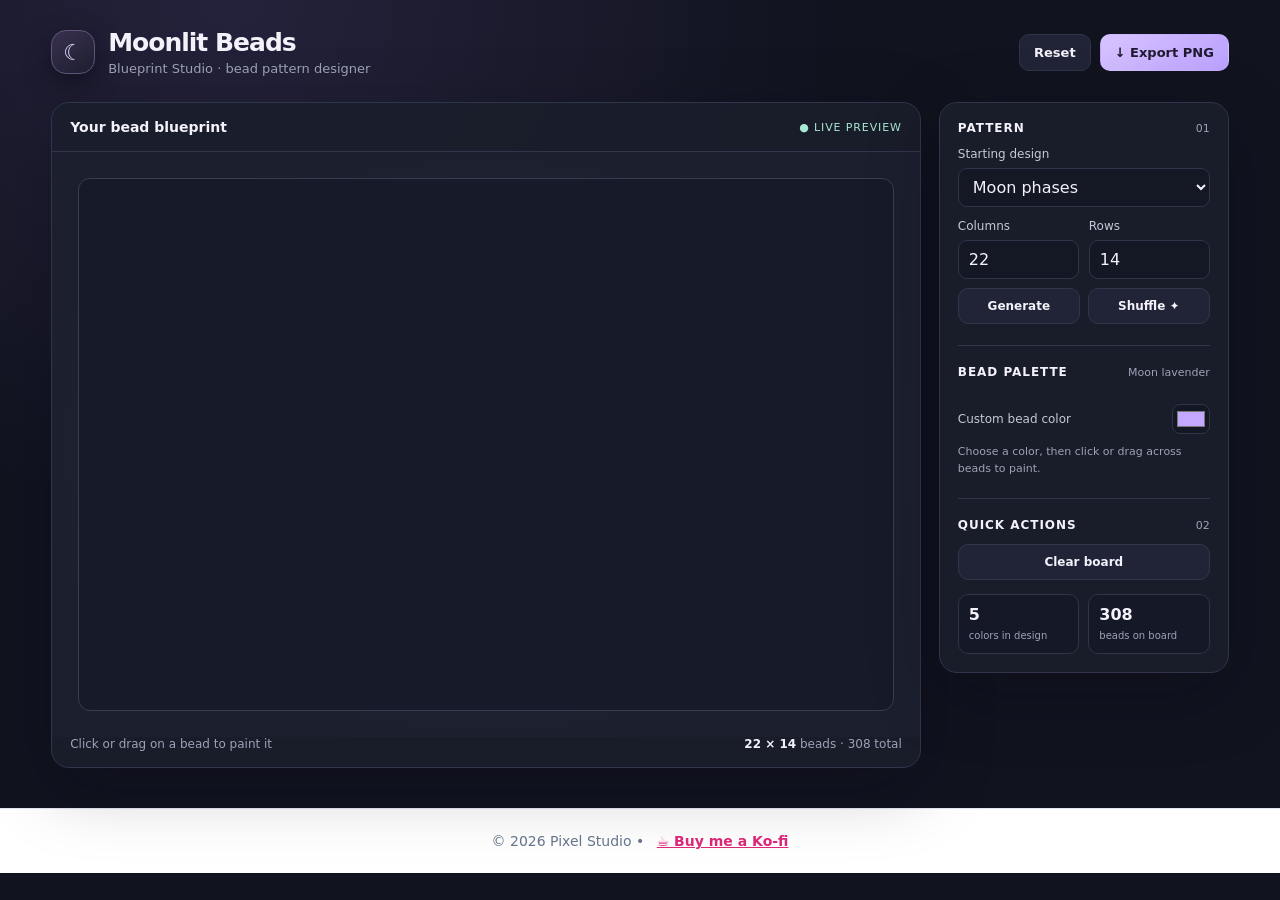
==== index.html @ af3448c0 "Fix duplicate closing tags in index.html Removed duplicate closing body and html tags." ====
<!DOCTYPE html>
<html lang="en">
<head>
  <meta charset="UTF-8" />
  <meta name="viewport" content="width=device-width, initial-scale=1.0" />
  <meta name="theme-color" content="#11131f" />
  <title>Moonlit Beads — Blueprint Studio</title>
  <style>
    :root {
      color-scheme: dark;
      --bg: #11131f;
      --panel: #1a1d2b;
      --panel-soft: #202436;
      --line: #30354a;
      --text: #f3f1fa;
      --muted: #9da2b8;
      --accent: #c4a7ff;
      --accent-strong: #a582f5;
      --mint: #a9e8d2;
      font-family: Inter, ui-sans-serif, system-ui, -apple-system, BlinkMacSystemFont, "Segoe UI", sans-serif;
    }

    * { box-sizing: border-box; }

    body {
      margin: 0;
      min-height: 100vh;
      color: var(--text);
      background:
        radial-gradient(ellipse at 18% 0%, rgba(114, 94, 172, .2), transparent 38rem),
        var(--bg);
    }

    button, select, input { font: inherit; }

    button {
      color: var(--text);
      border: 1px solid var(--line);
      background: var(--panel-soft);
      border-radius: 10px;
      cursor: pointer;
      transition: border-color .16s ease, background .16s ease, transform .16s ease;
    }

    button:hover { border-color: #777092; background: #292d42; }
    button:active { transform: translateY(1px); }
    button:focus-visible, select:focus-visible, input:focus-visible {
      outline: 2px solid var(--accent);
      outline-offset: 2px;
    }

    .app { max-width: 1440px; margin: auto; padding: 28px clamp(16px, 4vw, 52px) 40px; }

    header {
      display: flex;
      align-items: center;
      justify-content: space-between;
      gap: 20px;
      margin-bottom: 26px;
    }

    .brand { display: flex; align-items: center; gap: 13px; }
    .brand-mark {
      display: grid;
      place-items: center;
      width: 44px;
      height: 44px;
      border: 1px solid #62547e;
      border-radius: 15px;
      color: #e6d9ff;
      background: linear-gradient(145deg, #39304f, #1d2031);
      font-size: 22px;
      box-shadow: 0 8px 24px #090a1480;
    }

    h1 { margin: 0; font-size: clamp(20px, 3vw, 25px); letter-spacing: -.04em; }
    .subtitle { margin: 4px 0 0; color: var(--muted); font-size: 13px; }

    .header-actions { display: flex; gap: 9px; }
    .button { padding: 10px 14px; font-size: 13px; font-weight: 650; }
    .button.primary {
      color: #211a31;
      border-color: transparent;
      background: linear-gradient(135deg, #d7c3ff, #bba1ff);
    }
    .button.primary:hover { background: #e0d1ff; }

    .workspace {
      display: grid;
      grid-template-columns: minmax(0, 1fr) 290px;
      align-items: start;
      gap: 18px;
    }

    .studio, .sidebar {
      border: 1px solid var(--line);
      border-radius: 18px;
      background: rgba(26, 29, 43, .9);
      box-shadow: 0 20px 70px #08091340;
    }

    .studio { overflow: hidden; }
    .studio-top {
      display: flex;
      justify-content: space-between;
      align-items: center;
      gap: 14px;
      padding: 16px 18px;
      border-bottom: 1px solid var(--line);
    }

    .studio-title { font-size: 14px; font-weight: 700; }
    .live-label { color: var(--mint); font-size: 11px; letter-spacing: .08em; text-transform: uppercase; }
    .canvas-wrap {
      padding: clamp(12px, 2.2vw, 26px);
      background:
        radial-gradient(ellipse at center, #272a3b 0%, #1c1f2e 75%);
    }

    canvas {
      display: block;
      width: 100%;
      aspect-ratio: 1.53 / 1;
      border: 1px solid #393d51;
      border-radius: 12px;
      background: #171a28;
      touch-action: none;
      cursor: crosshair;
    }

    .canvas-footer {
      display: flex;
      justify-content: space-between;
      align-items: center;
      gap: 12px;
      padding: 0 18px 16px;
      color: var(--muted);
      font-size: 12px;
    }

    .canvas-footer strong { color: var(--text); font-weight: 600; }

    .sidebar { padding: 18px; }
    .section + .section { margin-top: 21px; padding-top: 19px; border-top: 1px solid var(--line); }
    .section-heading {
      display: flex;
      justify-content: space-between;
      align-items: center;
      margin: 0 0 12px;
      font-size: 12px;
      font-weight: 750;
      letter-spacing: .08em;
      text-transform: uppercase;
    }

    .section-heading span { color: var(--muted); font-size: 11px; font-weight: 500; letter-spacing: 0; text-transform: none; }
    .field { margin-top: 12px; }
    label { display: block; margin-bottom: 7px; color: #c5c8d6; font-size: 12px; }

    select, input[type="number"] {
      width: 100%;
      min-height: 39px;
      padding: 8px 10px;
      color: var(--text);
      border: 1px solid var(--line);
      border-radius: 9px;
      background: #141724;
    }

    .dimensions { display: grid; grid-template-columns: 1fr 1fr; gap: 10px; }
    .palette { display: flex; flex-wrap: wrap; gap: 9px; }

    .swatch {
      position: relative;
      width: 30px;
      height: 30px;
      padding: 0;
      border: 2px solid transparent;
      border-radius: 50%;
      box-shadow: inset 0 0 0 1px #ffffff30;
    }

    .swatch[aria-pressed="true"] { border-color: white; box-shadow: 0 0 0 2px #a582f5; }
    .custom-color {
      display: flex;
      justify-content: space-between;
      align-items: center;
      gap: 10px;
      margin-top: 13px;
      color: var(--muted);
      font-size: 12px;
    }

    input[type="color"] {
      width: 38px;
      height: 30px;
      padding: 2px;
      border: 1px solid var(--line);
      border-radius: 8px;
      background: #141724;
      cursor: pointer;
    }

    .hint { margin: 10px 0 0; color: var(--muted); font-size: 11px; line-height: 1.5; }
    .full-button { width: 100%; padding: 10px; font-size: 12px; font-weight: 650; }
    .button-row { display: grid; grid-template-columns: 1fr 1fr; gap: 8px; margin-top: 9px; }

    .stats {
      display: grid;
      grid-template-columns: 1fr 1fr;
      gap: 9px;
      margin-top: 14px;
    }

    .stat {
      padding: 10px;
      border: 1px solid var(--line);
      border-radius: 10px;
      background: #151826;
    }

    .stat strong { display: block; font-size: 16px; }
    .stat span { color: var(--muted); font-size: 10px; }

    .toast {
      position: fixed;
      right: 20px;
      bottom: 20px;
      padding: 11px 15px;
      border: 1px solid #51466a;
      border-radius: 10px;
      color: var(--text);
      background: #242136;
      box-shadow: 0 10px 35px #0006;
      opacity: 0;
      transform: translateY(8px);
      pointer-events: none;
      transition: .2s ease;
    }

    .toast.show { opacity: 1; transform: translateY(0); }

    @media (max-width: 900px) {
      .workspace { grid-template-columns: 1fr; }
      .sidebar { display: grid; grid-template-columns: 1fr 1fr; gap: 0 22px; }
      .section + .section { margin-top: 0; padding-top: 0; border-top: 0; }
      .section:nth-child(n + 3) { margin-top: 20px; padding-top: 18px; border-top: 1px solid var(--line); }
    }

    @media (max-width: 560px) {
      .app { padding-top: 18px; }
      header { align-items: flex-start; }
      .header-actions { flex-direction: column; }
      .header-actions .button { padding: 9px 10px; }
      .sidebar { display: block; }
      .section + .section { margin-top: 20px; padding-top: 18px; border-top: 1px solid var(--line); }
      .canvas-footer { align-items: flex-start; flex-direction: column; }
    }
  </style>
</head>
<body>
  <main class="app">
    <header>
      <div class="brand">
        <div class="brand-mark" aria-hidden="true">☾</div>
        <div>
          <h1>Moonlit Beads</h1>
          <p class="subtitle">Blueprint Studio · bead pattern designer</p>
        </div>
      </div>
      <div class="header-actions">
        <button class="button" id="resetButton" type="button">Reset</button>
        <button class="button primary" id="exportButton" type="button">↓ Export PNG</button>
      </div>
    </header>

    <div class="workspace">
      <section class="studio" aria-label="Bead pattern preview">
        <div class="studio-top">
          <div class="studio-title">Your bead blueprint</div>
          <div class="live-label">● Live preview</div>
        </div>
        <div class="canvas-wrap">
          <canvas id="beadCanvas" aria-label="Interactive bead pattern. Click or drag to paint beads."></canvas>
        </div>
        <div class="canvas-footer">
          <span>Click or drag on a bead to paint it</span>
          <span><strong id="boardSize">22 × 14</strong> beads · <span id="beadCount">308</span> total</span>
        </div>
      </section>

      <aside class="sidebar" aria-label="Pattern controls">
        <section class="section">
          <h2 class="section-heading">Pattern <span>01</span></h2>
          <div class="field">
            <label for="patternSelect">Starting design</label>
            <select id="patternSelect">
              <option value="moon">Moon phases</option>
              <option value="aurora">Aurora waves</option>
              <option value="checker">Night checker</option>
              <option value="gradient">Color gradient</option>
              <option value="random">Stardust random</option>
            </select>
          </div>
          <div class="field dimensions">
            <div>
              <label for="columnsInput">Columns</label>
              <input id="columnsInput" type="number" min="6" max="40" value="22" />
            </div>
            <div>
              <label for="rowsInput">Rows</label>
              <input id="rowsInput" type="number" min="6" max="28" value="14" />
            </div>
          </div>
          <div class="button-row">
            <button class="full-button" id="generateButton" type="button">Generate</button>
            <button class="full-button" id="shuffleButton" type="button">Shuffle ✦</button>
          </div>
        </section>

        <section class="section">
          <h2 class="section-heading">Bead palette <span id="colorName">Moon lavender</span></h2>
          <div class="palette" id="palette" role="group" aria-label="Choose a bead color"></div>
          <div class="custom-color">
            <label for="customColor" style="margin:0">Custom bead color</label>
            <input id="customColor" type="color" value="#c4a7ff" aria-label="Choose custom bead color" />
          </div>
          <p class="hint">Choose a color, then click or drag across beads to paint.</p>
        </section>

        <section class="section">
          <h2 class="section-heading">Quick actions <span>02</span></h2>
          <button class="full-button" id="clearButton" type="button">Clear board</button>
          <div class="stats">
            <div class="stat"><strong id="uniqueColors">5</strong><span>colors in design</span></div>
            <div class="stat"><strong id="boardCount">308</strong><span>beads on board</span></div>
          </div>
        </section>
      </aside>
    </div>
  </main>

  <div class="toast" id="toast" role="status" aria-live="polite"></div>

  <script>
    (() => {
      const canvas = document.getElementById("beadCanvas");
      const ctx = canvas.getContext("2d");
      const paletteEl = document.getElementById("palette");
      const patternSelect = document.getElementById("patternSelect");
      const columnsInput = document.getElementById("columnsInput");
      const rowsInput = document.getElementById("rowsInput");

      const palette = [
        { name: "Moon lavender", hex: "#c4a7ff" },
        { name: "Deep plum", hex: "#7459a8" },
        { name: "Midnight blue", hex: "#536eaa" },
        { name: "Starlight", hex: "#f1dfaa" },
        { name: "Sea glass", hex: "#8ed9c5" },
        { name: "Rose nebula", hex: "#e99bb9" },
        { name: "Cloud", hex: "#e8e7f2" },
        { name: "Night ink", hex: "#30354b" }
      ];

      let columns = 22;
      let rows = 14;
      let cells = [];
      let activeColor = palette[0].hex;
      let isPainting = false;
      let lastPainted = "";
      let toastTimer;

      const clamp = (value, min, max) => Math.max(min, Math.min(max, value));
      const hexToRgb = (hex) => {
        const value = hex.replace("#", "");
        return {
          r: parseInt(value.slice(0, 2), 16),
          g: parseInt(value.slice(2, 4), 16),
          b: parseInt(value.slice(4, 6), 16)
        };
      };

      function showToast(message) {
        const toast = document.getElementById("toast");
        toast.textContent = message;
        toast.classList.add("show");
        clearTimeout(toastTimer);
        toastTimer = setTimeout(() => toast.classList.remove("show"), 2200);
      }

      function renderPalette() {
        paletteEl.innerHTML = "";
        palette.forEach((color) => {
          const button = document.createElement("button");
          button.type = "button";
          button.className = "swatch";
          button.style.background = color.hex;
          button.title = color.name;
          button.setAttribute("aria-label", color.name);
          button.setAttribute("aria-pressed", String(activeColor.toLowerCase() === color.hex.toLowerCase()));
          button.addEventListener("click", () => {
            activeColor = color.hex;
            document.getElementById("colorName").textContent = color.name;
            document.getElementById("customColor").value = color.hex;
            renderPalette();
          });
          paletteEl.appendChild(button);
        });
      }

      function createPattern(type) {
        const result = Array.from({ length: rows }, () => Array(columns).fill(palette[7].hex));
        const centerX = (columns - 1) / 2;
        const centerY = (rows - 1) / 2;
        const moonColors = [palette[7].hex, palette[2].hex, palette[1].hex, palette[0].hex, palette[3].hex];

        for (let y = 0; y < rows; y++) {
          for (let x = 0; x < columns; x++) {
            if (type === "moon") {
              const distance = Math.hypot((x - centerX) * 0.82, y - centerY);
              const band = Math.floor(distance / Math.max(1.3, rows / 7));
              result[y][x] = moonColors[band % moonColors.length];
              const crescent = Math.hypot(x - centerX + columns * 0.11, y - centerY) < rows * 0.37 &&
                Math.hypot(x - centerX - columns * 0.08, y - centerY) > rows * 0.31;
              if (crescent) result[y][x] = palette[3].hex;
              if ((x * 7 + y * 11) % 37 === 0) result[y][x] = palette[6].hex;
            } else if (type === "aurora") {
              const wave = Math.sin(x * 0.47 + y * 0.23) + Math.cos(x * 0.18 - y * 0.4);
              const band = Math.floor((wave + 2.2) * 1.35);
              result[y][x] = [palette[7].hex, palette[2].hex, palette[1].hex, palette[4].hex, palette[0].hex][clamp(band, 0, 4)];
              if ((x * 3 + y * 13) % 29 === 0) result[y][x] = palette[6].hex;
            } else if (type === "checker") {
              result[y][x] = ((x + y) % 2 === 0) ? palette[2].hex : palette[7].hex;
              if (x % 6 === 0 && y % 4 === 0) result[y][x] = palette[3].hex;
            } else if (type === "gradient") {
              const t = x / Math.max(columns - 1, 1);
              result[y][x] = t < 0.33 ? palette[2].hex : t < 0.66 ? palette[0].hex : palette[5].hex;
              if ((x + y) % 9 === 0) result[y][x] = palette[6].hex;
            } else {
              result[y][x] = palette[Math.floor(Math.random() * palette.length)].hex;
            }
          }
        }
        return result;
      }

      function resizeCanvas() {
        const rect = canvas.getBoundingClientRect();
        const dpr = Math.min(window.devicePixelRatio || 1, 2);
        canvas.width = Math.round(rect.width * dpr);
        canvas.height = Math.round(rect.height * dpr);
        ctx.setTransform(dpr, 0, 0, dpr, 0, 0);
        draw();
      }

      function draw() {
        const width = canvas.clientWidth;
        const height = canvas.clientHeight;
        if (!width || !height) return;

        ctx.clearRect(0, 0, width, height);
        ctx.fillStyle = "#171a28";
        ctx.fillRect(0, 0, width, height);

        const padding = Math.max(18, Math.min(width, height) * 0.055);
        const gap = Math.max(2, Math.min(7, 170 / Math.max(columns, rows)));
        const availableW = width - padding * 2;
        const availableH = height - padding * 2;
        const diameter = Math.min(
          (availableW - gap * (columns - 1)) / columns,
          (availableH - gap * (rows - 1)) / rows
        );
        const totalW = diameter * columns + gap * (columns - 1);
        const totalH = diameter * rows + gap * (rows - 1);
        const startX = (width - totalW) / 2;
        const startY = (height - totalH) / 2;
        const radius = diameter * 0.48;

        // A faint blueprint grid behind the beads.
        ctx.save();
        ctx.strokeStyle = "#ffffff08";
        ctx.lineWidth = 1;
        for (let x = startX - gap / 2; x <= startX + totalW; x += diameter + gap) {
          ctx.beginPath(); ctx.moveTo(x, startY - gap); ctx.lineTo(x, startY + totalH); ctx.stroke();
        }
        ctx.restore();

        for (let y = 0; y < rows; y++) {
          for (let x = 0; x < columns; x++) {
            const cx = startX + x * (diameter + gap) + diameter / 2;
            const cy = startY + y * (diameter + gap) + diameter / 2;
            const color = cells[y]?.[x] || palette[7].hex;

            ctx.save();
            ctx.shadowColor = "#050610aa";
            ctx.shadowBlur = diameter * 0.24;
            ctx.shadowOffsetY = diameter * 0.12;
            ctx.beginPath();
            ctx.arc(cx, cy, radius, 0, Math.PI * 2);
            ctx.fillStyle = color;
            ctx.fill();
            ctx.restore();

            const rgb = hexToRgb(color);
            const highlight = ctx.createRadialGradient(
              cx - radius * 0.35, cy - radius * 0.42, radius * 0.04,
              cx, cy, radius * 1.1
            );
            highlight.addColorStop(0, "rgba(255,255,255,.72)");
            highlight.addColorStop(0.24, `rgba(255,255,255,${rgb.r > 210 ? ".20" : ".14"})`);
            highlight.addColorStop(1, "rgba(0,0,0,.32)");

            ctx.beginPath();
            ctx.arc(cx, cy, radius, 0, Math.PI * 2);
            ctx.fillStyle = highlight;
            ctx.fill();
            ctx.strokeStyle = "rgba(255,255,255,.22)";
            ctx.lineWidth = Math.max(0.7, diameter * 0.025);
            ctx.stroke();

            ctx.beginPath();
            ctx.ellipse(cx - radius * 0.28, cy - radius * 0.34, radius * 0.22, radius * 0.12, -0.5, 0, Math.PI * 2);
            ctx.fillStyle = "rgba(255,255,255,.38)";
            ctx.fill();
          }
        }
        updateStats();
      }

      function updateStats() {
        const allColors = new Set(cells.flat().map(color => color.toLowerCase()));
        document.getElementById("boardSize").textContent = `${columns} × ${rows}`;
        document.getElementById("beadCount").textContent = columns * rows;
        document.getElementById("boardCount").textContent = columns * rows;
        document.getElementById("uniqueColors").textContent = allColors.size;
      }

      function generate() {
        columns = clamp(parseInt(columnsInput.value, 10) || 22, 6, 40);
        rows = clamp(parseInt(rowsInput.value, 10) || 14, 6, 28);
        columnsInput.value = columns;
        rowsInput.value = rows;
        cells = createPattern(patternSelect.value);
        resizeCanvas();
      }

      function paintAtPointer(event) {
        const rect = canvas.getBoundingClientRect();
        const width = rect.width;
        const height = rect.height;
        const padding = Math.max(18, Math.min(width, height) * 0.055);
        const gap = Math.max(2, Math.min(7, 170 / Math.max(columns, rows)));
        const diameter = Math.min(
          (width - padding * 2 - gap * (columns - 1)) / columns,
          (height - padding * 2 - gap * (rows - 1)) / rows
        );
        const totalW = diameter * columns + gap * (columns - 1);
        const totalH = diameter * rows + gap * (rows - 1);
        const startX = (width - totalW) / 2;
        const startY = (height - totalH) / 2;
        const px = event.clientX - rect.left - startX;
        const py = event.clientY - rect.top - startY;
        const cellX = Math.floor(px / (diameter + gap));
        const cellY = Math.floor(py / (diameter + gap));
        if (cellX < 0 || cellX >= columns || cellY < 0 || cellY >= rows) return;

        const key = `${cellX},${cellY}`;
        if (lastPainted === key) return;
        lastPainted = key;
        cells[cellY][cellX] = activeColor;
        draw();
      }

      canvas.addEventListener("pointerdown", (event) => {
        isPainting = true;
        lastPainted = "";
        canvas.setPointerCapture(event.pointerId);
        paintAtPointer(event);
      });
      canvas.addEventListener("pointermove", (event) => {
        if (isPainting) paintAtPointer(event);
      });
      canvas.addEventListener("pointerup", () => { isPainting = false; lastPainted = ""; });
      canvas.addEventListener("pointercancel", () => { isPainting = false; lastPainted = ""; });

      document.getElementById("generateButton").addEventListener("click", generate);
      document.getElementById("shuffleButton").addEventListener("click", () => {
        patternSelect.value = "random";
        generate();
      });
      patternSelect.addEventListener("change", generate);

      document.getElementById("clearButton").addEventListener("click", () => {
        cells = Array.from({ length: rows }, () => Array(columns).fill("#202436"));
        draw();
        showToast("Board cleared");
      });

      document.getElementById("resetButton").addEventListener("click", () => {
        columnsInput.value = 22;
        rowsInput.value = 14;
        patternSelect.value = "moon";
        activeColor = palette[0].hex;
        document.getElementById("colorName").textContent = palette[0].name;
        document.getElementById("customColor").value = activeColor;
        renderPalette();
        generate();
        showToast("Studio reset to Moon phases");
      });

      document.getElementById("customColor").addEventListener("input", (event) => {
        activeColor = event.target.value;
        document.getElementById("colorName").textContent = "Custom color";
        renderPalette();
      });

      document.getElementById("exportButton").addEventListener("click", () => {
        const link = document.createElement("a");
        link.download = `moonlit-beads-${columns}x${rows}.png`;
        link.href = canvas.toDataURL("image/png");
        link.click();
        showToast("PNG blueprint exported");
      });

      window.addEventListener("resize", resizeCanvas);
      renderPalette();
      generate();
      });

<        // Dito natin isara nang tama ang script block sa itaas kung meron man
        window.addEventListener("resize", resizeCanvas);
        renderPalette();
        generate();
      });
    </script> <!-- ⭐ Siguraduhing may ganitong closing tag bago ang footer -->

    <!-- Footer na may kasamang simpleng inline style para siguradong litaw -->
    <footer class="site-footer" style="text-align: center; padding: 1.5rem 1rem; font-size: 0.875rem; color: #64748b; background-color: #ffffff; border-top: 1px solid #e2e8f0; margin-top: auto;">
      <span>© <span id="year"></span> Pixel Studio</span> • 
      <a
        href="https://ko-fi.com/Handlevaultofficial"
        target="_blank"
        rel="noopener noreferrer"
        style="color: #db2777; font-weight: 600; text-decoration: underline; margin-left: 0.5rem;"
      >☕ Buy me a Ko-fi</a>
    </footer>
          
    <script>
      document.getElementById("year").textContent = new Date().getFullYear();
    </script>

</body>
</html>
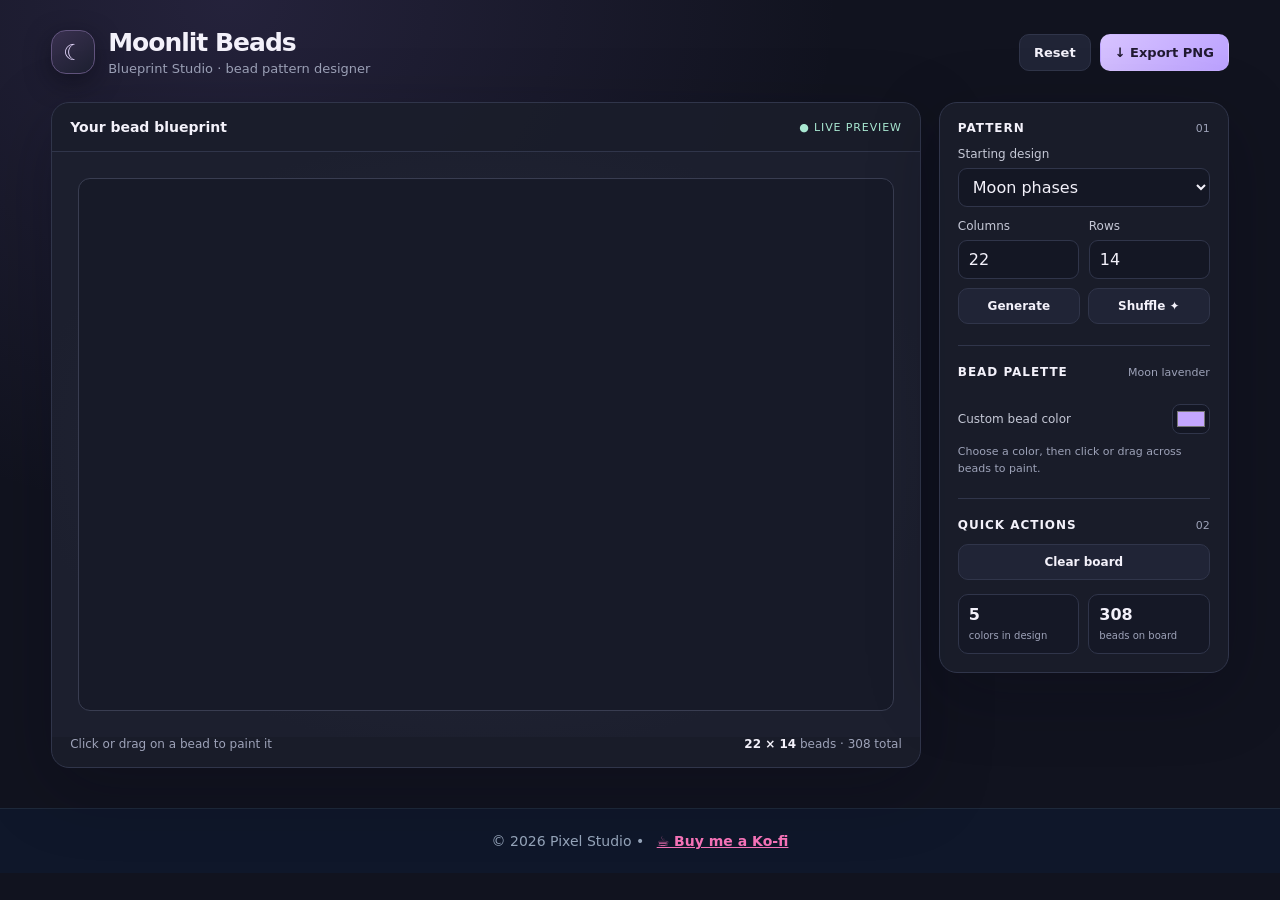
==== commit d368f412: "Revise footer styles and color scheme Updated footer styles and colors for improved visibility." ====
--- a/index.html
+++ b/index.html
@@ -635,15 +635,16 @@
     </script> <!-- ⭐ Siguraduhing may ganitong closing tag bago ang footer -->
 
     <!-- Footer na may kasamang simpleng inline style para siguradong litaw -->
-    <footer class="site-footer" style="text-align: center; padding: 1.5rem 1rem; font-size: 0.875rem; color: #64748b; background-color: #ffffff; border-top: 1px solid #e2e8f0; margin-top: auto;">
-      <span>© <span id="year"></span> Pixel Studio</span> • 
-      <a
-        href="https://ko-fi.com/Handlevaultofficial"
-        target="_blank"
-        rel="noopener noreferrer"
-        style="color: #db2777; font-weight: 600; text-decoration: underline; margin-left: 0.5rem;"
-      >☕ Buy me a Ko-fi</a>
-    </footer>
+    <footer class="site-footer" style="text-align: center; padding: 1.5rem 1rem; font-size: 0.875rem; color: #94a3b8; background-color: #0f172a; border-top: 1px solid #1e293b; margin-top: auto;">
+    <span>© <span id="year"></span> Pixel Studio</span> • 
+    <a
+      href="https://ko-fi.com/Handlevaultofficial"
+      target="_blank"
+      rel="noopener noreferrer"
+      style="color: #f472b6; font-weight: 600; text-decoration: underline; margin-left: 0.5rem;"
+    >☕ Buy me a Ko-fi</a>
+  </footer>
+
           
     <script>
       document.getElementById("year").textContent = new Date().getFullYear();
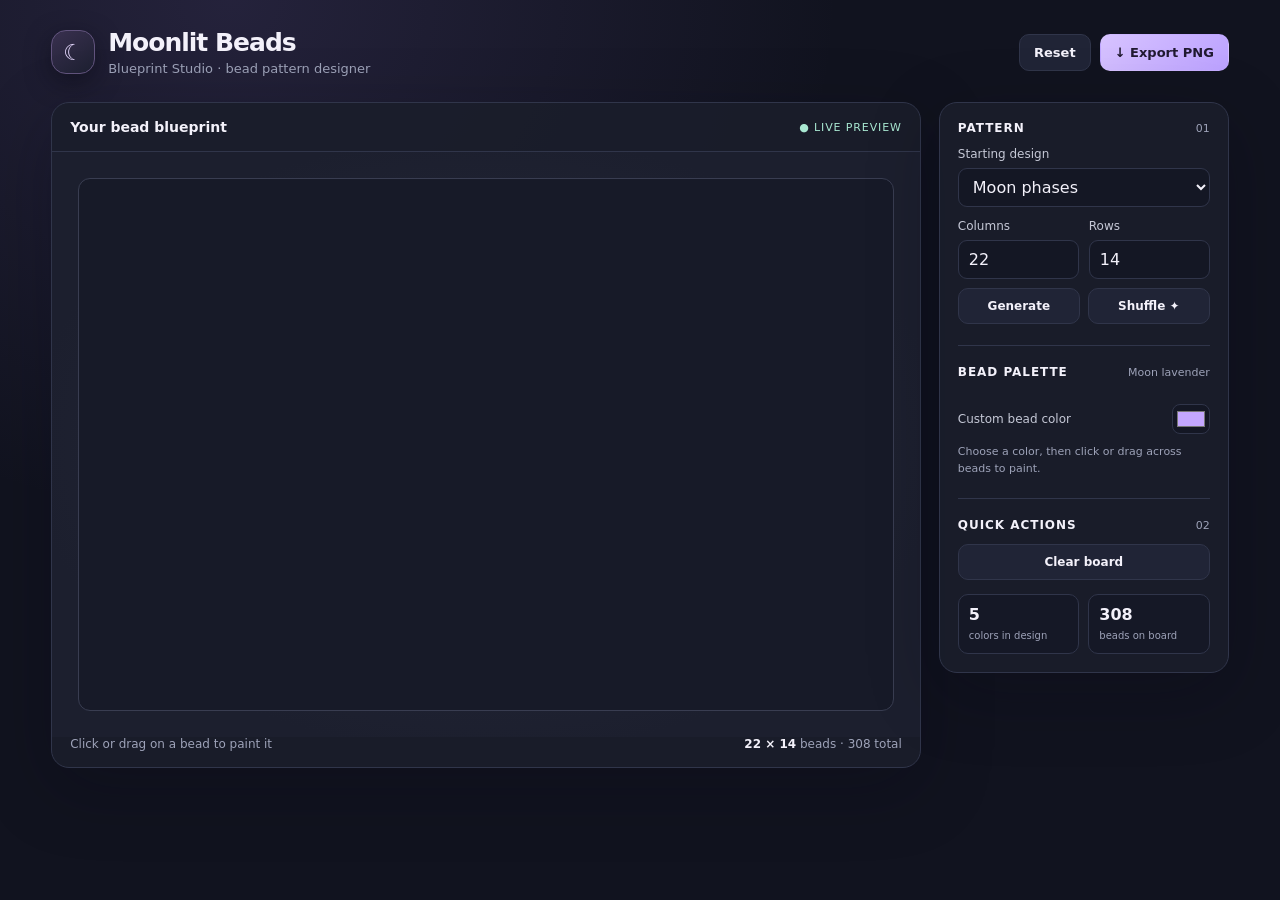
==== commit 85c4adfb: "Clean up comments in index.html Removed unnecessary comments before the footer." ====
--- a/index.html
+++ b/index.html
@@ -632,9 +632,7 @@
         renderPalette();
         generate();
       });
-    </script> <!-- ⭐ Siguraduhing may ganitong closing tag bago ang footer -->
-
-    <!-- Footer na may kasamang simpleng inline style para siguradong litaw -->
+    
     <footer class="site-footer" style="text-align: center; padding: 1.5rem 1rem; font-size: 0.875rem; color: #94a3b8; background-color: #0f172a; border-top: 1px solid #1e293b; margin-top: auto;">
     <span>© <span id="year"></span> Pixel Studio</span> • 
     <a
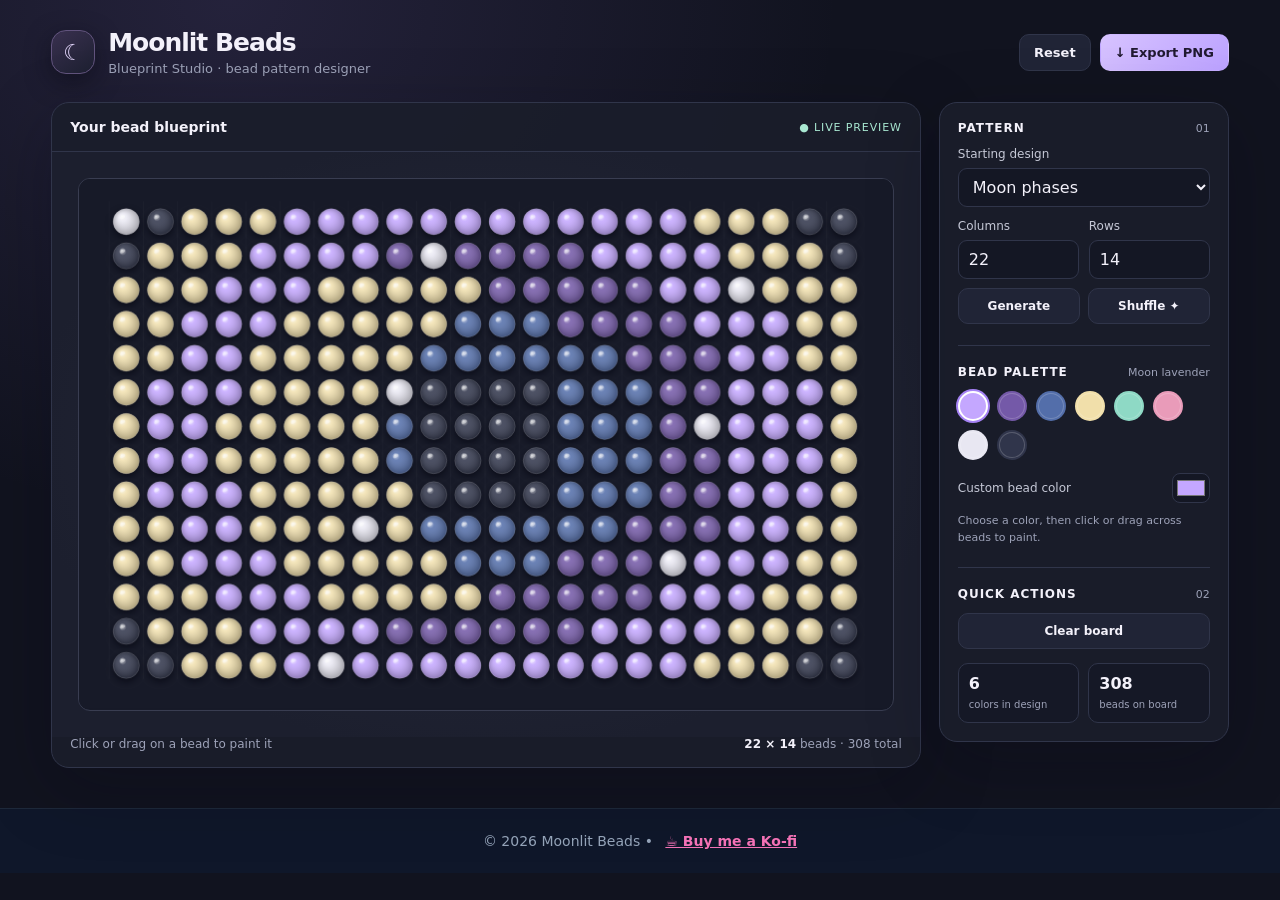
==== commit e1b91642: "Fix export button listener and update footer text Refactor export button event listener and update f" ====
--- a/index.html
+++ b/index.html
@@ -614,7 +614,7 @@
         renderPalette();
       });
 
-      document.getElementById("exportButton").addEventListener("click", () => {
+     document.getElementById("exportButton").addEventListener("click", () => {
         const link = document.createElement("a");
         link.download = `moonlit-beads-${columns}x${rows}.png`;
         link.href = canvas.toDataURL("image/png");
@@ -625,16 +625,12 @@
       window.addEventListener("resize", resizeCanvas);
       renderPalette();
       generate();
-      });
-
-<        // Dito natin isara nang tama ang script block sa itaas kung meron man
-        window.addEventListener("resize", resizeCanvas);
-        renderPalette();
-        generate();
-      });
-    
-    <footer class="site-footer" style="text-align: center; padding: 1.5rem 1rem; font-size: 0.875rem; color: #94a3b8; background-color: #0f172a; border-top: 1px solid #1e293b; margin-top: auto;">
-    <span>© <span id="year"></span> Pixel Studio</span> • 
+    })(); // ⭐ Siguraduhing buo at nandito ito para gumana ang mga buttons sa taas!
+  </script>
+
+  <!-- Tamang Dark Theme Footer para sakto sa kulay at hindi masira ang aesthetic -->
+  <footer class="site-footer" style="text-align: center; padding: 1.5rem 1rem; font-size: 0.875rem; color: #94a3b8; background-color: #0f172a; border-top: 1px solid #1e293b; margin-top: auto;">
+    <span>© <span id="year"></span> Moonlit Beads</span> • 
     <a
       href="https://ko-fi.com/Handlevaultofficial"
       target="_blank"
@@ -642,11 +638,10 @@
       style="color: #f472b6; font-weight: 600; text-decoration: underline; margin-left: 0.5rem;"
     >☕ Buy me a Ko-fi</a>
   </footer>
-
-          
-    <script>
-      document.getElementById("year").textContent = new Date().getFullYear();
-    </script>
+        
+  <script>
+    document.getElementById("year").textContent = new Date().getFullYear();
+  </script>
 
 </body>
 </html>
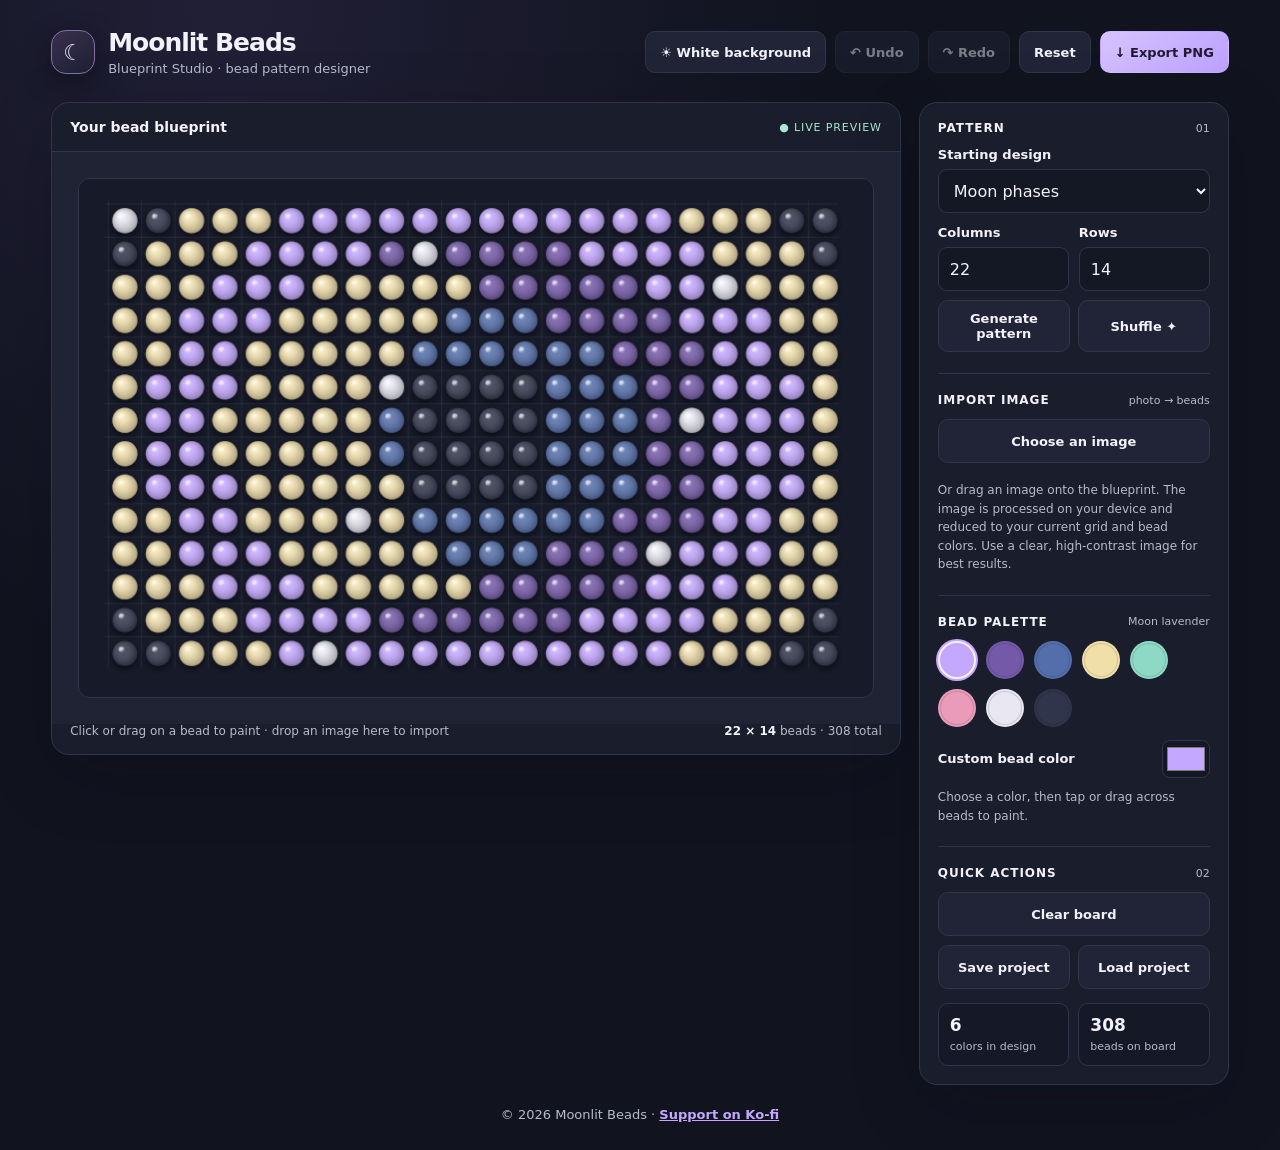
==== commit 8bf78de4: "Add image import, accessible themes, and pattern editing tools" ====
--- a/index.html
+++ b/index.html
@@ -4,271 +4,92 @@
   <meta charset="UTF-8" />
   <meta name="viewport" content="width=device-width, initial-scale=1.0" />
   <meta name="theme-color" content="#11131f" />
+  <meta name="description" content="Design, edit, and export bead patterns with Moonlit Beads Blueprint Studio." />
   <title>Moonlit Beads — Blueprint Studio</title>
   <style>
     :root {
       color-scheme: dark;
-      --bg: #11131f;
-      --panel: #1a1d2b;
-      --panel-soft: #202436;
-      --line: #30354a;
-      --text: #f3f1fa;
-      --muted: #9da2b8;
-      --accent: #c4a7ff;
-      --accent-strong: #a582f5;
-      --mint: #a9e8d2;
+      --bg: #11131f; --panel: #1a1d2b; --panel-soft: #202436; --line: #30354a;
+      --text: #f3f1fa; --muted: #b7bbca; --accent: #c4a7ff; --accent-strong: #a582f5;
+      --mint: #a9e8d2; --canvas: #171a28; --canvas-wrap: #202334; --grid: #ffffff12;
+      --field: #141724; --stat: #151826; --toast: #242136;
       font-family: Inter, ui-sans-serif, system-ui, -apple-system, BlinkMacSystemFont, "Segoe UI", sans-serif;
     }
-
+    body.light-theme {
+      color-scheme: light;
+      --bg: #f5f7fb; --panel: #fff; --panel-soft: #f0f2f7; --line: #c8cedb;
+      --text: #182033; --muted: #4b5568; --accent: #5b3ca6; --accent-strong: #49308b;
+      --mint: #17684f; --canvas: #fff; --canvas-wrap: #e9edf5; --grid: #18203318;
+      --field: #fff; --stat: #f7f8fb; --toast: #fff;
+    }
     * { box-sizing: border-box; }
-
-    body {
-      margin: 0;
-      min-height: 100vh;
-      color: var(--text);
-      background:
-        radial-gradient(ellipse at 18% 0%, rgba(114, 94, 172, .2), transparent 38rem),
-        var(--bg);
-    }
-
+    body { margin: 0; min-height: 100vh; color: var(--text); background: radial-gradient(ellipse at 18% 0%, rgba(114,94,172,.16), transparent 38rem), var(--bg); transition: background .2s, color .2s; }
     button, select, input { font: inherit; }
-
-    button {
-      color: var(--text);
-      border: 1px solid var(--line);
-      background: var(--panel-soft);
-      border-radius: 10px;
-      cursor: pointer;
-      transition: border-color .16s ease, background .16s ease, transform .16s ease;
-    }
-
-    button:hover { border-color: #777092; background: #292d42; }
+    button { color: var(--text); border: 1px solid var(--line); background: var(--panel-soft); border-radius: 10px; cursor: pointer; transition: border-color .16s, background .16s, transform .16s; }
+    button:hover { border-color: var(--accent-strong); }
     button:active { transform: translateY(1px); }
-    button:focus-visible, select:focus-visible, input:focus-visible {
-      outline: 2px solid var(--accent);
-      outline-offset: 2px;
-    }
-
-    .app { max-width: 1440px; margin: auto; padding: 28px clamp(16px, 4vw, 52px) 40px; }
-
-    header {
-      display: flex;
-      align-items: center;
-      justify-content: space-between;
-      gap: 20px;
-      margin-bottom: 26px;
-    }
-
+    button:focus-visible, select:focus-visible, input:focus-visible { outline: 3px solid var(--accent); outline-offset: 2px; }
+    button:disabled { opacity: .48; cursor: not-allowed; }
+    .app { max-width: 1440px; margin: auto; padding: 28px clamp(16px,4vw,52px) 24px; }
+    header { display: flex; align-items: center; justify-content: space-between; gap: 20px; margin-bottom: 26px; }
     .brand { display: flex; align-items: center; gap: 13px; }
-    .brand-mark {
-      display: grid;
-      place-items: center;
-      width: 44px;
-      height: 44px;
-      border: 1px solid #62547e;
-      border-radius: 15px;
-      color: #e6d9ff;
-      background: linear-gradient(145deg, #39304f, #1d2031);
-      font-size: 22px;
-      box-shadow: 0 8px 24px #090a1480;
-    }
-
-    h1 { margin: 0; font-size: clamp(20px, 3vw, 25px); letter-spacing: -.04em; }
+    .brand-mark { display: grid; place-items: center; width: 44px; height: 44px; border: 1px solid #8271a7; border-radius: 15px; color: #e6d9ff; background: linear-gradient(145deg,#39304f,#1d2031); font-size: 22px; box-shadow: 0 8px 24px #090a1480; }
+    h1 { margin: 0; font-size: clamp(20px,3vw,25px); letter-spacing: -.04em; }
     .subtitle { margin: 4px 0 0; color: var(--muted); font-size: 13px; }
-
-    .header-actions { display: flex; gap: 9px; }
-    .button { padding: 10px 14px; font-size: 13px; font-weight: 650; }
-    .button.primary {
-      color: #211a31;
-      border-color: transparent;
-      background: linear-gradient(135deg, #d7c3ff, #bba1ff);
-    }
+    .header-actions { display: flex; flex-wrap: wrap; gap: 9px; }
+    .button { min-height: 42px; padding: 10px 14px; font-size: 13px; font-weight: 650; }
+    .button.primary { color: #211a31; border-color: transparent; background: linear-gradient(135deg,#d7c3ff,#bba1ff); }
     .button.primary:hover { background: #e0d1ff; }
-
-    .workspace {
-      display: grid;
-      grid-template-columns: minmax(0, 1fr) 290px;
-      align-items: start;
-      gap: 18px;
-    }
-
-    .studio, .sidebar {
-      border: 1px solid var(--line);
-      border-radius: 18px;
-      background: rgba(26, 29, 43, .9);
-      box-shadow: 0 20px 70px #08091340;
-    }
-
+    .workspace { display: grid; grid-template-columns: minmax(0,1fr) 310px; align-items: start; gap: 18px; }
+    .studio, .sidebar { border: 1px solid var(--line); border-radius: 18px; background: var(--panel); box-shadow: 0 20px 70px #08091330; }
     .studio { overflow: hidden; }
-    .studio-top {
-      display: flex;
-      justify-content: space-between;
-      align-items: center;
-      gap: 14px;
-      padding: 16px 18px;
-      border-bottom: 1px solid var(--line);
-    }
-
+    .studio-top { display: flex; justify-content: space-between; align-items: center; gap: 14px; padding: 16px 18px; border-bottom: 1px solid var(--line); }
     .studio-title { font-size: 14px; font-weight: 700; }
     .live-label { color: var(--mint); font-size: 11px; letter-spacing: .08em; text-transform: uppercase; }
-    .canvas-wrap {
-      padding: clamp(12px, 2.2vw, 26px);
-      background:
-        radial-gradient(ellipse at center, #272a3b 0%, #1c1f2e 75%);
-    }
-
-    canvas {
-      display: block;
-      width: 100%;
-      aspect-ratio: 1.53 / 1;
-      border: 1px solid #393d51;
-      border-radius: 12px;
-      background: #171a28;
-      touch-action: none;
-      cursor: crosshair;
-    }
-
-    .canvas-footer {
-      display: flex;
-      justify-content: space-between;
-      align-items: center;
-      gap: 12px;
-      padding: 0 18px 16px;
-      color: var(--muted);
-      font-size: 12px;
-    }
-
-    .canvas-footer strong { color: var(--text); font-weight: 600; }
-
+    .canvas-wrap { position: relative; padding: clamp(12px,2.2vw,26px); background: var(--canvas-wrap); }
+    canvas { display: block; width: 100%; aspect-ratio: 1.53 / 1; border: 1px solid var(--line); border-radius: 12px; background: var(--canvas); touch-action: none; cursor: crosshair; }
+    .canvas-wrap.drag-over::after { content: "Drop an image to turn it into a bead pattern"; position: absolute; inset: 12px clamp(12px,2.2vw,26px); display: grid; place-items: center; border: 3px dashed var(--accent); border-radius: 12px; color: var(--text); background: color-mix(in srgb,var(--panel) 90%,transparent); font-size: clamp(16px,2vw,22px); font-weight: 750; text-align: center; pointer-events: none; }
+    .canvas-footer { display: flex; justify-content: space-between; align-items: center; gap: 12px; padding: 0 18px 16px; color: var(--muted); font-size: 12px; }
+    .canvas-footer strong { color: var(--text); font-weight: 650; }
     .sidebar { padding: 18px; }
     .section + .section { margin-top: 21px; padding-top: 19px; border-top: 1px solid var(--line); }
-    .section-heading {
-      display: flex;
-      justify-content: space-between;
-      align-items: center;
-      margin: 0 0 12px;
-      font-size: 12px;
-      font-weight: 750;
-      letter-spacing: .08em;
-      text-transform: uppercase;
-    }
-
+    .section-heading { display: flex; justify-content: space-between; align-items: center; margin: 0 0 12px; font-size: 12px; font-weight: 750; letter-spacing: .08em; text-transform: uppercase; }
     .section-heading span { color: var(--muted); font-size: 11px; font-weight: 500; letter-spacing: 0; text-transform: none; }
     .field { margin-top: 12px; }
-    label { display: block; margin-bottom: 7px; color: #c5c8d6; font-size: 12px; }
-
-    select, input[type="number"] {
-      width: 100%;
-      min-height: 39px;
-      padding: 8px 10px;
-      color: var(--text);
-      border: 1px solid var(--line);
-      border-radius: 9px;
-      background: #141724;
-    }
-
+    label { display: block; margin-bottom: 7px; color: var(--text); font-size: 13px; font-weight: 600; }
+    select, input[type="number"] { width: 100%; min-height: 44px; padding: 9px 11px; color: var(--text); border: 1px solid var(--line); border-radius: 9px; background: var(--field); }
     .dimensions { display: grid; grid-template-columns: 1fr 1fr; gap: 10px; }
-    .palette { display: flex; flex-wrap: wrap; gap: 9px; }
-
-    .swatch {
-      position: relative;
-      width: 30px;
-      height: 30px;
-      padding: 0;
-      border: 2px solid transparent;
-      border-radius: 50%;
-      box-shadow: inset 0 0 0 1px #ffffff30;
-    }
-
-    .swatch[aria-pressed="true"] { border-color: white; box-shadow: 0 0 0 2px #a582f5; }
-    .custom-color {
-      display: flex;
-      justify-content: space-between;
-      align-items: center;
-      gap: 10px;
-      margin-top: 13px;
-      color: var(--muted);
-      font-size: 12px;
-    }
-
-    input[type="color"] {
-      width: 38px;
-      height: 30px;
-      padding: 2px;
-      border: 1px solid var(--line);
-      border-radius: 8px;
-      background: #141724;
-      cursor: pointer;
-    }
-
-    .hint { margin: 10px 0 0; color: var(--muted); font-size: 11px; line-height: 1.5; }
-    .full-button { width: 100%; padding: 10px; font-size: 12px; font-weight: 650; }
+    .palette { display: flex; flex-wrap: wrap; gap: 10px; }
+    .swatch { position: relative; width: 38px; height: 38px; padding: 0; border: 2px solid transparent; border-radius: 50%; box-shadow: inset 0 0 0 1px #0002; }
+    .swatch[aria-pressed="true"] { border-color: var(--text); box-shadow: 0 0 0 2px var(--accent); }
+    .custom-color { display: flex; justify-content: space-between; align-items: center; gap: 10px; margin-top: 13px; color: var(--muted); font-size: 13px; }
+    input[type="color"] { width: 48px; height: 38px; padding: 2px; border: 1px solid var(--line); border-radius: 8px; background: var(--field); cursor: pointer; }
+    .hint { margin: 10px 0 0; color: var(--muted); font-size: 12px; line-height: 1.55; }
+    .full-button { width: 100%; min-height: 44px; padding: 10px; font-size: 13px; font-weight: 650; }
     .button-row { display: grid; grid-template-columns: 1fr 1fr; gap: 8px; margin-top: 9px; }
-
-    .stats {
-      display: grid;
-      grid-template-columns: 1fr 1fr;
-      gap: 9px;
-      margin-top: 14px;
-    }
-
-    .stat {
-      padding: 10px;
-      border: 1px solid var(--line);
-      border-radius: 10px;
-      background: #151826;
-    }
-
-    .stat strong { display: block; font-size: 16px; }
-    .stat span { color: var(--muted); font-size: 10px; }
-
-    .toast {
-      position: fixed;
-      right: 20px;
-      bottom: 20px;
-      padding: 11px 15px;
-      border: 1px solid #51466a;
-      border-radius: 10px;
-      color: var(--text);
-      background: #242136;
-      box-shadow: 0 10px 35px #0006;
-      opacity: 0;
-      transform: translateY(8px);
-      pointer-events: none;
-      transition: .2s ease;
-    }
-
+    .stats { display: grid; grid-template-columns: 1fr 1fr; gap: 9px; margin-top: 14px; }
+    .stat { padding: 11px; border: 1px solid var(--line); border-radius: 10px; background: var(--stat); }
+    .stat strong { display: block; font-size: 17px; }
+    .stat span { color: var(--muted); font-size: 11px; }
+    .image-import { display: grid; gap: 8px; }
+    .file-input { position: absolute; width: 1px; height: 1px; padding: 0; overflow: hidden; clip: rect(0,0,0,0); white-space: nowrap; clip-path: inset(50%); }
+    .toast { position: fixed; right: 20px; bottom: 20px; z-index: 5; max-width: min(420px,calc(100vw - 40px)); padding: 12px 16px; border: 1px solid var(--line); border-radius: 10px; color: var(--text); background: var(--toast); box-shadow: 0 10px 35px #0004; opacity: 0; transform: translateY(8px); pointer-events: none; transition: .2s ease; }
     .toast.show { opacity: 1; transform: translateY(0); }
-
-    @media (max-width: 900px) {
-      .workspace { grid-template-columns: 1fr; }
-      .sidebar { display: grid; grid-template-columns: 1fr 1fr; gap: 0 22px; }
-      .section + .section { margin-top: 0; padding-top: 0; border-top: 0; }
-      .section:nth-child(n + 3) { margin-top: 20px; padding-top: 18px; border-top: 1px solid var(--line); }
-    }
-
-    @media (max-width: 560px) {
-      .app { padding-top: 18px; }
-      header { align-items: flex-start; }
-      .header-actions { flex-direction: column; }
-      .header-actions .button { padding: 9px 10px; }
-      .sidebar { display: block; }
-      .section + .section { margin-top: 20px; padding-top: 18px; border-top: 1px solid var(--line); }
-      .canvas-footer { align-items: flex-start; flex-direction: column; }
-    }
+    .site-footer { padding: 22px 10px 4px; color: var(--muted); font-size: 13px; text-align: center; }
+    .site-footer a { color: var(--accent); font-weight: 650; }
+    @media (max-width: 900px) { .workspace { grid-template-columns: 1fr; } .sidebar { display: grid; grid-template-columns: 1fr 1fr; gap: 0 22px; } .section + .section { margin-top: 0; padding-top: 0; border-top: 0; } .section:nth-child(n+3) { margin-top: 20px; padding-top: 18px; border-top: 1px solid var(--line); } }
+    @media (max-width: 560px) { .app { padding-top: 18px; } header { align-items: flex-start; flex-direction: column; } .header-actions { width: 100%; } .header-actions .button { flex: 1; } .sidebar { display: block; } .section + .section { margin-top: 20px; padding-top: 18px; border-top: 1px solid var(--line); } .canvas-footer { align-items: flex-start; flex-direction: column; } }
+    @media (prefers-reduced-motion: reduce) { *, *::before, *::after { scroll-behavior: auto !important; transition-duration: .01ms !important; } }
   </style>
 </head>
 <body>
   <main class="app">
     <header>
-      <div class="brand">
-        <div class="brand-mark" aria-hidden="true">☾</div>
-        <div>
-          <h1>Moonlit Beads</h1>
-          <p class="subtitle">Blueprint Studio · bead pattern designer</p>
-        </div>
-      </div>
+      <div class="brand"><div class="brand-mark" aria-hidden="true">☾</div><div><h1>Moonlit Beads</h1><p class="subtitle">Blueprint Studio · bead pattern designer</p></div></div>
       <div class="header-actions">
+        <button class="button" id="themeButton" type="button" aria-pressed="false">☀ White background</button>
+        <button class="button" id="undoButton" type="button" aria-label="Undo last change" disabled>↶ Undo</button>
+        <button class="button" id="redoButton" type="button" aria-label="Redo change" disabled>↷ Redo</button>
         <button class="button" id="resetButton" type="button">Reset</button>
         <button class="button primary" id="exportButton" type="button">↓ Export PNG</button>
       </div>
@@ -276,372 +97,247 @@
 
     <div class="workspace">
       <section class="studio" aria-label="Bead pattern preview">
-        <div class="studio-top">
-          <div class="studio-title">Your bead blueprint</div>
-          <div class="live-label">● Live preview</div>
-        </div>
-        <div class="canvas-wrap">
+        <div class="studio-top"><div class="studio-title">Your bead blueprint</div><div class="live-label">● Live preview</div></div>
+        <div class="canvas-wrap" id="dropZone">
           <canvas id="beadCanvas" aria-label="Interactive bead pattern. Click or drag to paint beads."></canvas>
         </div>
-        <div class="canvas-footer">
-          <span>Click or drag on a bead to paint it</span>
-          <span><strong id="boardSize">22 × 14</strong> beads · <span id="beadCount">308</span> total</span>
-        </div>
+        <div class="canvas-footer"><span>Click or drag on a bead to paint · drop an image here to import</span><span><strong id="boardSize">22 × 14</strong> beads · <span id="beadCount">308</span> total</span></div>
       </section>
 
       <aside class="sidebar" aria-label="Pattern controls">
         <section class="section">
           <h2 class="section-heading">Pattern <span>01</span></h2>
-          <div class="field">
-            <label for="patternSelect">Starting design</label>
-            <select id="patternSelect">
-              <option value="moon">Moon phases</option>
-              <option value="aurora">Aurora waves</option>
-              <option value="checker">Night checker</option>
-              <option value="gradient">Color gradient</option>
-              <option value="random">Stardust random</option>
-            </select>
-          </div>
-          <div class="field dimensions">
-            <div>
-              <label for="columnsInput">Columns</label>
-              <input id="columnsInput" type="number" min="6" max="40" value="22" />
-            </div>
-            <div>
-              <label for="rowsInput">Rows</label>
-              <input id="rowsInput" type="number" min="6" max="28" value="14" />
-            </div>
-          </div>
-          <div class="button-row">
-            <button class="full-button" id="generateButton" type="button">Generate</button>
-            <button class="full-button" id="shuffleButton" type="button">Shuffle ✦</button>
-          </div>
+          <div class="field"><label for="patternSelect">Starting design</label><select id="patternSelect"><option value="moon">Moon phases</option><option value="aurora">Aurora waves</option><option value="checker">Night checker</option><option value="gradient">Color gradient</option><option value="random">Stardust random</option></select></div>
+          <div class="field dimensions"><div><label for="columnsInput">Columns</label><input id="columnsInput" type="number" min="6" max="40" value="22" /></div><div><label for="rowsInput">Rows</label><input id="rowsInput" type="number" min="6" max="28" value="14" /></div></div>
+          <div class="button-row"><button class="full-button" id="generateButton" type="button">Generate pattern</button><button class="full-button" id="shuffleButton" type="button">Shuffle ✦</button></div>
+        </section>
+
+        <section class="section">
+          <h2 class="section-heading">Import image <span>photo → beads</span></h2>
+          <div class="image-import"><input class="file-input" id="imageInput" type="file" accept="image/*" /><button class="full-button" id="imageButton" type="button">Choose an image</button><p class="hint">Or drag an image onto the blueprint. The image is processed on your device and reduced to your current grid and bead colors. Use a clear, high-contrast image for best results.</p></div>
         </section>
 
         <section class="section">
           <h2 class="section-heading">Bead palette <span id="colorName">Moon lavender</span></h2>
           <div class="palette" id="palette" role="group" aria-label="Choose a bead color"></div>
-          <div class="custom-color">
-            <label for="customColor" style="margin:0">Custom bead color</label>
-            <input id="customColor" type="color" value="#c4a7ff" aria-label="Choose custom bead color" />
-          </div>
-          <p class="hint">Choose a color, then click or drag across beads to paint.</p>
+          <div class="custom-color"><label for="customColor" style="margin:0">Custom bead color</label><input id="customColor" type="color" value="#c4a7ff" aria-label="Choose custom bead color" /></div>
+          <p class="hint">Choose a color, then tap or drag across beads to paint.</p>
         </section>
 
         <section class="section">
           <h2 class="section-heading">Quick actions <span>02</span></h2>
           <button class="full-button" id="clearButton" type="button">Clear board</button>
-          <div class="stats">
-            <div class="stat"><strong id="uniqueColors">5</strong><span>colors in design</span></div>
-            <div class="stat"><strong id="boardCount">308</strong><span>beads on board</span></div>
-          </div>
+          <div class="button-row"><button class="full-button" id="saveButton" type="button">Save project</button><button class="full-button" id="loadButton" type="button">Load project</button></div>
+          <input class="file-input" id="projectInput" type="file" accept="application/json,.json" />
+          <div class="stats"><div class="stat"><strong id="uniqueColors">1</strong><span>colors in design</span></div><div class="stat"><strong id="boardCount">308</strong><span>beads on board</span></div></div>
         </section>
       </aside>
     </div>
+    <footer class="site-footer">© <span id="year"></span> Moonlit Beads · <a href="https://ko-fi.com/Handlevaultofficial" target="_blank" rel="noopener noreferrer">Support on Ko-fi</a></footer>
   </main>
-
   <div class="toast" id="toast" role="status" aria-live="polite"></div>
 
   <script>
     (() => {
-      const canvas = document.getElementById("beadCanvas");
-      const ctx = canvas.getContext("2d");
-      const paletteEl = document.getElementById("palette");
-      const patternSelect = document.getElementById("patternSelect");
-      const columnsInput = document.getElementById("columnsInput");
-      const rowsInput = document.getElementById("rowsInput");
-
+      'use strict';
+      const canvas = document.getElementById('beadCanvas');
+      const ctx = canvas.getContext('2d');
+      const paletteEl = document.getElementById('palette');
+      const patternSelect = document.getElementById('patternSelect');
+      const columnsInput = document.getElementById('columnsInput');
+      const rowsInput = document.getElementById('rowsInput');
       const palette = [
-        { name: "Moon lavender", hex: "#c4a7ff" },
-        { name: "Deep plum", hex: "#7459a8" },
-        { name: "Midnight blue", hex: "#536eaa" },
-        { name: "Starlight", hex: "#f1dfaa" },
-        { name: "Sea glass", hex: "#8ed9c5" },
-        { name: "Rose nebula", hex: "#e99bb9" },
-        { name: "Cloud", hex: "#e8e7f2" },
-        { name: "Night ink", hex: "#30354b" }
+        { name: 'Moon lavender', hex: '#c4a7ff' }, { name: 'Deep plum', hex: '#7459a8' },
+        { name: 'Midnight blue', hex: '#536eaa' }, { name: 'Starlight', hex: '#f1dfaa' },
+        { name: 'Sea glass', hex: '#8ed9c5' }, { name: 'Rose nebula', hex: '#e99bb9' },
+        { name: 'Cloud', hex: '#e8e7f2' }, { name: 'Night ink', hex: '#30354b' }
       ];
-
-      let columns = 22;
-      let rows = 14;
-      let cells = [];
-      let activeColor = palette[0].hex;
-      let isPainting = false;
-      let lastPainted = "";
-      let toastTimer;
-
+      const MAX_HISTORY = 40;
+      let columns = 22, rows = 14, cells = [], activeColor = palette[0].hex;
+      let isPainting = false, lastPainted = '', toastTimer, history = [], historyIndex = -1;
       const clamp = (value, min, max) => Math.max(min, Math.min(max, value));
-      const hexToRgb = (hex) => {
-        const value = hex.replace("#", "");
-        return {
-          r: parseInt(value.slice(0, 2), 16),
-          g: parseInt(value.slice(2, 4), 16),
-          b: parseInt(value.slice(4, 6), 16)
-        };
-      };
+      const hexToRgb = (hex) => { const v = hex.replace('#',''); return { r: parseInt(v.slice(0,2),16), g: parseInt(v.slice(2,4),16), b: parseInt(v.slice(4,6),16) }; };
+      const cloneCells = (board) => board.map(row => [...row]);
 
       function showToast(message) {
-        const toast = document.getElementById("toast");
-        toast.textContent = message;
-        toast.classList.add("show");
-        clearTimeout(toastTimer);
-        toastTimer = setTimeout(() => toast.classList.remove("show"), 2200);
-      }
-
+        const toast = document.getElementById('toast'); toast.textContent = message; toast.classList.add('show');
+        clearTimeout(toastTimer); toastTimer = setTimeout(() => toast.classList.remove('show'), 2600);
+      }
+      function snapshot() {
+        const state = { cells: cloneCells(cells), columns, rows };
+        history = history.slice(0, historyIndex + 1); history.push(state);
+        if (history.length > MAX_HISTORY) history.shift();
+        historyIndex = history.length - 1; updateHistoryButtons();
+      }
+      function updateHistoryButtons() {
+        document.getElementById('undoButton').disabled = historyIndex <= 0;
+        document.getElementById('redoButton').disabled = historyIndex >= history.length - 1;
+      }
+      function restoreHistory(index) {
+        if (index < 0 || index >= history.length || index === historyIndex) return;
+        historyIndex = index; const state = history[index]; cells = cloneCells(state.cells); columns = state.columns; rows = state.rows;
+        columnsInput.value = columns; rowsInput.value = rows; resizeCanvas(); updateHistoryButtons();
+      }
       function renderPalette() {
-        paletteEl.innerHTML = "";
-        palette.forEach((color) => {
-          const button = document.createElement("button");
-          button.type = "button";
-          button.className = "swatch";
-          button.style.background = color.hex;
-          button.title = color.name;
-          button.setAttribute("aria-label", color.name);
-          button.setAttribute("aria-pressed", String(activeColor.toLowerCase() === color.hex.toLowerCase()));
-          button.addEventListener("click", () => {
-            activeColor = color.hex;
-            document.getElementById("colorName").textContent = color.name;
-            document.getElementById("customColor").value = color.hex;
-            renderPalette();
-          });
-          paletteEl.appendChild(button);
+        paletteEl.replaceChildren();
+        palette.forEach(color => {
+          const button = document.createElement('button'); button.type = 'button'; button.className = 'swatch';
+          button.style.backgroundColor = color.hex; button.title = color.name; button.setAttribute('aria-label', color.name);
+          button.setAttribute('aria-pressed', String(activeColor.toLowerCase() === color.hex.toLowerCase()));
+          button.addEventListener('click', () => { activeColor = color.hex; document.getElementById('colorName').textContent = color.name; document.getElementById('customColor').value = color.hex; renderPalette(); });
+          paletteEl.append(button);
         });
       }
-
       function createPattern(type) {
-        const result = Array.from({ length: rows }, () => Array(columns).fill(palette[7].hex));
-        const centerX = (columns - 1) / 2;
-        const centerY = (rows - 1) / 2;
-        const moonColors = [palette[7].hex, palette[2].hex, palette[1].hex, palette[0].hex, palette[3].hex];
-
-        for (let y = 0; y < rows; y++) {
-          for (let x = 0; x < columns; x++) {
-            if (type === "moon") {
-              const distance = Math.hypot((x - centerX) * 0.82, y - centerY);
-              const band = Math.floor(distance / Math.max(1.3, rows / 7));
-              result[y][x] = moonColors[band % moonColors.length];
-              const crescent = Math.hypot(x - centerX + columns * 0.11, y - centerY) < rows * 0.37 &&
-                Math.hypot(x - centerX - columns * 0.08, y - centerY) > rows * 0.31;
-              if (crescent) result[y][x] = palette[3].hex;
-              if ((x * 7 + y * 11) % 37 === 0) result[y][x] = palette[6].hex;
-            } else if (type === "aurora") {
-              const wave = Math.sin(x * 0.47 + y * 0.23) + Math.cos(x * 0.18 - y * 0.4);
-              const band = Math.floor((wave + 2.2) * 1.35);
-              result[y][x] = [palette[7].hex, palette[2].hex, palette[1].hex, palette[4].hex, palette[0].hex][clamp(band, 0, 4)];
-              if ((x * 3 + y * 13) % 29 === 0) result[y][x] = palette[6].hex;
-            } else if (type === "checker") {
-              result[y][x] = ((x + y) % 2 === 0) ? palette[2].hex : palette[7].hex;
-              if (x % 6 === 0 && y % 4 === 0) result[y][x] = palette[3].hex;
-            } else if (type === "gradient") {
-              const t = x / Math.max(columns - 1, 1);
-              result[y][x] = t < 0.33 ? palette[2].hex : t < 0.66 ? palette[0].hex : palette[5].hex;
-              if ((x + y) % 9 === 0) result[y][x] = palette[6].hex;
-            } else {
-              result[y][x] = palette[Math.floor(Math.random() * palette.length)].hex;
-            }
-          }
+        const result = Array.from({length: rows}, () => Array(columns).fill(palette[7].hex));
+        const cx = (columns - 1) / 2, cy = (rows - 1) / 2;
+        const moonColors = [palette[7].hex,palette[2].hex,palette[1].hex,palette[0].hex,palette[3].hex];
+        for (let y=0;y<rows;y++) for (let x=0;x<columns;x++) {
+          if (type === 'moon') {
+            const distance = Math.hypot((x-cx)*.82,y-cy), band = Math.floor(distance/Math.max(1.3,rows/7));
+            result[y][x] = moonColors[band % moonColors.length];
+            const crescent = Math.hypot(x-cx+columns*.11,y-cy)<rows*.37 && Math.hypot(x-cx-columns*.08,y-cy)>rows*.31;
+            if (crescent) result[y][x] = palette[3].hex;
+            if ((x*7+y*11)%37===0) result[y][x] = palette[6].hex;
+          } else if (type === 'aurora') {
+            const wave = Math.sin(x*.47+y*.23)+Math.cos(x*.18-y*.4), band = Math.floor((wave+2.2)*1.35);
+            result[y][x] = [palette[7].hex,palette[2].hex,palette[1].hex,palette[4].hex,palette[0].hex][clamp(band,0,4)];
+            if ((x*3+y*13)%29===0) result[y][x] = palette[6].hex;
+          } else if (type === 'checker') {
+            result[y][x] = (x+y)%2===0 ? palette[2].hex : palette[7].hex;
+            if (x%6===0&&y%4===0) result[y][x] = palette[3].hex;
+          } else if (type === 'gradient') {
+            const t=x/Math.max(columns-1,1); result[y][x]=t<.33?palette[2].hex:t<.66?palette[0].hex:palette[5].hex;
+            if ((x+y)%9===0) result[y][x]=palette[6].hex;
+          } else result[y][x]=palette[Math.floor(Math.random()*palette.length)].hex;
         }
         return result;
       }
-
       function resizeCanvas() {
-        const rect = canvas.getBoundingClientRect();
-        const dpr = Math.min(window.devicePixelRatio || 1, 2);
-        canvas.width = Math.round(rect.width * dpr);
-        canvas.height = Math.round(rect.height * dpr);
-        ctx.setTransform(dpr, 0, 0, dpr, 0, 0);
-        draw();
-      }
-
+        const rect=canvas.getBoundingClientRect(); if (!rect.width || !rect.height) return;
+        const dpr=Math.min(window.devicePixelRatio||1,2); canvas.width=Math.round(rect.width*dpr); canvas.height=Math.round(rect.height*dpr);
+        ctx.setTransform(dpr,0,0,dpr,0,0); draw();
+      }
+      function getGridMetrics(width,height) {
+        const padding=Math.max(18,Math.min(width,height)*.055), gap=Math.max(2,Math.min(7,170/Math.max(columns,rows)));
+        const diameter=Math.min((width-padding*2-gap*(columns-1))/columns,(height-padding*2-gap*(rows-1))/rows);
+        const totalW=diameter*columns+gap*(columns-1), totalH=diameter*rows+gap*(rows-1);
+        return {gap,diameter,totalW,totalH,startX:(width-totalW)/2,startY:(height-totalH)/2};
+      }
       function draw() {
-        const width = canvas.clientWidth;
-        const height = canvas.clientHeight;
-        if (!width || !height) return;
-
-        ctx.clearRect(0, 0, width, height);
-        ctx.fillStyle = "#171a28";
-        ctx.fillRect(0, 0, width, height);
-
-        const padding = Math.max(18, Math.min(width, height) * 0.055);
-        const gap = Math.max(2, Math.min(7, 170 / Math.max(columns, rows)));
-        const availableW = width - padding * 2;
-        const availableH = height - padding * 2;
-        const diameter = Math.min(
-          (availableW - gap * (columns - 1)) / columns,
-          (availableH - gap * (rows - 1)) / rows
-        );
-        const totalW = diameter * columns + gap * (columns - 1);
-        const totalH = diameter * rows + gap * (rows - 1);
-        const startX = (width - totalW) / 2;
-        const startY = (height - totalH) / 2;
-        const radius = diameter * 0.48;
-
-        // A faint blueprint grid behind the beads.
-        ctx.save();
-        ctx.strokeStyle = "#ffffff08";
-        ctx.lineWidth = 1;
-        for (let x = startX - gap / 2; x <= startX + totalW; x += diameter + gap) {
-          ctx.beginPath(); ctx.moveTo(x, startY - gap); ctx.lineTo(x, startY + totalH); ctx.stroke();
-        }
+        const width=canvas.clientWidth,height=canvas.clientHeight; if (!width||!height) return;
+        const style=getComputedStyle(document.body), bg=style.getPropertyValue('--canvas').trim(), grid=style.getPropertyValue('--grid').trim();
+        ctx.clearRect(0,0,width,height); ctx.fillStyle=bg; ctx.fillRect(0,0,width,height);
+        const {gap,diameter,totalW,totalH,startX,startY}=getGridMetrics(width,height), radius=diameter*.48;
+        ctx.save(); ctx.strokeStyle=grid; ctx.lineWidth=1;
+        for(let x=startX-gap/2;x<=startX+totalW;x+=diameter+gap){ctx.beginPath();ctx.moveTo(x,startY-gap);ctx.lineTo(x,startY+totalH);ctx.stroke();}
+        for(let y=startY-gap/2;y<=startY+totalH;y+=diameter+gap){ctx.beginPath();ctx.moveTo(startX-gap,y);ctx.lineTo(startX+totalW,y);ctx.stroke();}
         ctx.restore();
-
-        for (let y = 0; y < rows; y++) {
-          for (let x = 0; x < columns; x++) {
-            const cx = startX + x * (diameter + gap) + diameter / 2;
-            const cy = startY + y * (diameter + gap) + diameter / 2;
-            const color = cells[y]?.[x] || palette[7].hex;
-
-            ctx.save();
-            ctx.shadowColor = "#050610aa";
-            ctx.shadowBlur = diameter * 0.24;
-            ctx.shadowOffsetY = diameter * 0.12;
-            ctx.beginPath();
-            ctx.arc(cx, cy, radius, 0, Math.PI * 2);
-            ctx.fillStyle = color;
-            ctx.fill();
-            ctx.restore();
-
-            const rgb = hexToRgb(color);
-            const highlight = ctx.createRadialGradient(
-              cx - radius * 0.35, cy - radius * 0.42, radius * 0.04,
-              cx, cy, radius * 1.1
-            );
-            highlight.addColorStop(0, "rgba(255,255,255,.72)");
-            highlight.addColorStop(0.24, `rgba(255,255,255,${rgb.r > 210 ? ".20" : ".14"})`);
-            highlight.addColorStop(1, "rgba(0,0,0,.32)");
-
-            ctx.beginPath();
-            ctx.arc(cx, cy, radius, 0, Math.PI * 2);
-            ctx.fillStyle = highlight;
-            ctx.fill();
-            ctx.strokeStyle = "rgba(255,255,255,.22)";
-            ctx.lineWidth = Math.max(0.7, diameter * 0.025);
-            ctx.stroke();
-
-            ctx.beginPath();
-            ctx.ellipse(cx - radius * 0.28, cy - radius * 0.34, radius * 0.22, radius * 0.12, -0.5, 0, Math.PI * 2);
-            ctx.fillStyle = "rgba(255,255,255,.38)";
-            ctx.fill();
-          }
+        for(let y=0;y<rows;y++) for(let x=0;x<columns;x++) {
+          const cx=startX+x*(diameter+gap)+diameter/2, cy=startY+y*(diameter+gap)+diameter/2, color=cells[y]?.[x]||palette[7].hex;
+          ctx.save();ctx.shadowColor='#050610aa';ctx.shadowBlur=diameter*.24;ctx.shadowOffsetY=diameter*.12;ctx.beginPath();ctx.arc(cx,cy,radius,0,Math.PI*2);ctx.fillStyle=color;ctx.fill();ctx.restore();
+          const rgb=hexToRgb(color), highlight=ctx.createRadialGradient(cx-radius*.35,cy-radius*.42,radius*.04,cx,cy,radius*1.1);
+          highlight.addColorStop(0,'rgba(255,255,255,.72)');highlight.addColorStop(.24,`rgba(255,255,255,${rgb.r>210?'.20':'.14'})`);highlight.addColorStop(1,'rgba(0,0,0,.32)');
+          ctx.beginPath();ctx.arc(cx,cy,radius,0,Math.PI*2);ctx.fillStyle=highlight;ctx.fill();ctx.strokeStyle='rgba(0,0,0,.20)';ctx.lineWidth=Math.max(.7,diameter*.025);ctx.stroke();
+          ctx.beginPath();ctx.ellipse(cx-radius*.28,cy-radius*.34,radius*.22,radius*.12,-.5,0,Math.PI*2);ctx.fillStyle='rgba(255,255,255,.38)';ctx.fill();
         }
         updateStats();
       }
-
       function updateStats() {
-        const allColors = new Set(cells.flat().map(color => color.toLowerCase()));
-        document.getElementById("boardSize").textContent = `${columns} × ${rows}`;
-        document.getElementById("beadCount").textContent = columns * rows;
-        document.getElementById("boardCount").textContent = columns * rows;
-        document.getElementById("uniqueColors").textContent = allColors.size;
-      }
-
+        const colors=new Set(cells.flat().map(color=>String(color).toLowerCase()));
+        document.getElementById('boardSize').textContent=`${columns} × ${rows}`;document.getElementById('beadCount').textContent=columns*rows;
+        document.getElementById('boardCount').textContent=columns*rows;document.getElementById('uniqueColors').textContent=colors.size;
+      }
       function generate() {
-        columns = clamp(parseInt(columnsInput.value, 10) || 22, 6, 40);
-        rows = clamp(parseInt(rowsInput.value, 10) || 14, 6, 28);
-        columnsInput.value = columns;
-        rowsInput.value = rows;
-        cells = createPattern(patternSelect.value);
-        resizeCanvas();
-      }
-
+        columns=clamp(parseInt(columnsInput.value,10)||22,6,40);rows=clamp(parseInt(rowsInput.value,10)||14,6,28);
+        columnsInput.value=columns;rowsInput.value=rows;cells=createPattern(patternSelect.value);snapshot();resizeCanvas();
+      }
       function paintAtPointer(event) {
-        const rect = canvas.getBoundingClientRect();
-        const width = rect.width;
-        const height = rect.height;
-        const padding = Math.max(18, Math.min(width, height) * 0.055);
-        const gap = Math.max(2, Math.min(7, 170 / Math.max(columns, rows)));
-        const diameter = Math.min(
-          (width - padding * 2 - gap * (columns - 1)) / columns,
-          (height - padding * 2 - gap * (rows - 1)) / rows
-        );
-        const totalW = diameter * columns + gap * (columns - 1);
-        const totalH = diameter * rows + gap * (rows - 1);
-        const startX = (width - totalW) / 2;
-        const startY = (height - totalH) / 2;
-        const px = event.clientX - rect.left - startX;
-        const py = event.clientY - rect.top - startY;
-        const cellX = Math.floor(px / (diameter + gap));
-        const cellY = Math.floor(py / (diameter + gap));
-        if (cellX < 0 || cellX >= columns || cellY < 0 || cellY >= rows) return;
-
-        const key = `${cellX},${cellY}`;
-        if (lastPainted === key) return;
-        lastPainted = key;
-        cells[cellY][cellX] = activeColor;
-        draw();
-      }
-
-      canvas.addEventListener("pointerdown", (event) => {
-        isPainting = true;
-        lastPainted = "";
-        canvas.setPointerCapture(event.pointerId);
-        paintAtPointer(event);
-      });
-      canvas.addEventListener("pointermove", (event) => {
-        if (isPainting) paintAtPointer(event);
-      });
-      canvas.addEventListener("pointerup", () => { isPainting = false; lastPainted = ""; });
-      canvas.addEventListener("pointercancel", () => { isPainting = false; lastPainted = ""; });
-
-      document.getElementById("generateButton").addEventListener("click", generate);
-      document.getElementById("shuffleButton").addEventListener("click", () => {
-        patternSelect.value = "random";
-        generate();
-      });
-      patternSelect.addEventListener("change", generate);
-
-      document.getElementById("clearButton").addEventListener("click", () => {
-        cells = Array.from({ length: rows }, () => Array(columns).fill("#202436"));
-        draw();
-        showToast("Board cleared");
-      });
-
-      document.getElementById("resetButton").addEventListener("click", () => {
-        columnsInput.value = 22;
-        rowsInput.value = 14;
-        patternSelect.value = "moon";
-        activeColor = palette[0].hex;
-        document.getElementById("colorName").textContent = palette[0].name;
-        document.getElementById("customColor").value = activeColor;
-        renderPalette();
-        generate();
-        showToast("Studio reset to Moon phases");
-      });
-
-      document.getElementById("customColor").addEventListener("input", (event) => {
-        activeColor = event.target.value;
-        document.getElementById("colorName").textContent = "Custom color";
-        renderPalette();
-      });
-
-     document.getElementById("exportButton").addEventListener("click", () => {
-        const link = document.createElement("a");
-        link.download = `moonlit-beads-${columns}x${rows}.png`;
-        link.href = canvas.toDataURL("image/png");
-        link.click();
-        showToast("PNG blueprint exported");
-      });
-
-      window.addEventListener("resize", resizeCanvas);
-      renderPalette();
-      generate();
-    })(); // ⭐ Siguraduhing buo at nandito ito para gumana ang mga buttons sa taas!
+        const rect=canvas.getBoundingClientRect(),{gap,diameter,totalW,totalH,startX,startY}=getGridMetrics(rect.width,rect.height);
+        const px=event.clientX-rect.left-startX,py=event.clientY-rect.top-startY;
+        const x=Math.floor(px/(diameter+gap)),y=Math.floor(py/(diameter+gap));
+        if(x<0||x>=columns||y<0||y>=rows||px%(diameter+gap)>diameter||py%(diameter+gap)>diameter)return;
+        const key=`${x},${y}`;if(lastPainted===key||cells[y][x]===activeColor)return;lastPainted=key;cells[y][x]=activeColor;draw();
+      }
+      canvas.addEventListener('pointerdown',event=>{isPainting=true;lastPainted='';canvas.setPointerCapture(event.pointerId);paintAtPointer(event);});
+      canvas.addEventListener('pointermove',event=>{if(isPainting)paintAtPointer(event);});
+      canvas.addEventListener('pointerup',()=>{if(isPainting){isPainting=false;lastPainted='';snapshot();}});
+      canvas.addEventListener('pointercancel',()=>{isPainting=false;lastPainted='';});
+      canvas.addEventListener('keydown',event=>{if(event.key==='Escape')canvas.blur();});
+
+      function nearestPaletteColor(r,g,b) {
+        let best=palette[0].hex,bestDistance=Infinity;
+        for(const color of palette){const rgb=hexToRgb(color.hex),distance=(r-rgb.r)**2+(g-rgb.g)**2+(b-rgb.b)**2;if(distance<bestDistance){bestDistance=distance;best=color.hex;}}
+        return best;
+      }
+      function importImage(file) {
+        if(!file||!file.type.startsWith('image/')){showToast('Please choose a valid image file.');return;}
+        if(file.size>15*1024*1024){showToast('Image is too large. Please use an image under 15 MB.');return;}
+        const url=URL.createObjectURL(file), image=new Image();
+        image.onload=()=>{
+          try {
+            const sample=document.createElement('canvas');sample.width=columns;sample.height=rows;
+            const sampleCtx=sample.getContext('2d',{willReadFrequently:true});
+            const scale=Math.max(columns/image.width,rows/image.height),sw=columns/scale,sh=rows/scale;
+            sampleCtx.drawImage(image,(image.width-sw)/2,(image.height-sh)/2,sw,sh,0,0,columns,rows);
+            const pixels=sampleCtx.getImageData(0,0,columns,rows).data;
+            cells=Array.from({length:rows},(_,y)=>Array.from({length:columns},(_,x)=>{
+              const i=(y*columns+x)*4,a=pixels[i+3]/255;const r=Math.round(pixels[i]*a+255*(1-a)),g=Math.round(pixels[i+1]*a+255*(1-a)),b=Math.round(pixels[i+2]*a+255*(1-a));
+              return nearestPaletteColor(r,g,b);
+            }));
+            snapshot();draw();showToast(`Imported “${file.name}” as a ${columns} × ${rows} bead pattern.`);
+          } catch(error){console.error(error);showToast('Could not read that image. Try another file.');}
+          finally{URL.revokeObjectURL(url);document.getElementById('imageInput').value='';}
+        };
+        image.onerror=()=>{URL.revokeObjectURL(url);showToast('Could not open that image. Try another file.');};image.src=url;
+      }
+
+      document.getElementById('generateButton').addEventListener('click',generate);
+      document.getElementById('shuffleButton').addEventListener('click',()=>{patternSelect.value='random';generate();});
+      patternSelect.addEventListener('change',generate);
+      document.getElementById('clearButton').addEventListener('click',()=>{cells=Array.from({length:rows},()=>Array(columns).fill('#ffffff'));snapshot();draw();showToast('Board cleared.');});
+      document.getElementById('resetButton').addEventListener('click',()=>{
+        columnsInput.value=22;rowsInput.value=14;patternSelect.value='moon';activeColor=palette[0].hex;document.getElementById('colorName').textContent=palette[0].name;
+        document.getElementById('customColor').value=activeColor;renderPalette();generate();showToast('Studio reset to Moon phases.');
+      });
+      document.getElementById('customColor').addEventListener('input',event=>{activeColor=event.target.value;document.getElementById('colorName').textContent='Custom color';renderPalette();});
+      document.getElementById('exportButton').addEventListener('click',()=>{
+        const link=document.createElement('a');link.download=`moonlit-beads-${columns}x${rows}.png`;link.href=canvas.toDataURL('image/png');link.click();showToast('PNG blueprint exported.');
+      });
+      document.getElementById('undoButton').addEventListener('click',()=>restoreHistory(historyIndex-1));
+      document.getElementById('redoButton').addEventListener('click',()=>restoreHistory(historyIndex+1));
+      document.getElementById('themeButton').addEventListener('click',event=>{
+        const light=document.body.classList.toggle('light-theme');event.currentTarget.setAttribute('aria-pressed',String(light));
+        event.currentTarget.textContent=light?'☾ Moonlit background':'☀ White background';localStorage.setItem('moonlitBeadsTheme',light?'light':'dark');draw();
+      });
+      document.getElementById('imageButton').addEventListener('click',()=>document.getElementById('imageInput').click());
+      document.getElementById('imageInput').addEventListener('change',event=>importImage(event.target.files[0]));
+      const dropZone=document.getElementById('dropZone');
+      ['dragenter','dragover'].forEach(type=>dropZone.addEventListener(type,event=>{event.preventDefault();dropZone.classList.add('drag-over');}));
+      ['dragleave','drop'].forEach(type=>dropZone.addEventListener(type,event=>{event.preventDefault();dropZone.classList.remove('drag-over');}));
+      dropZone.addEventListener('drop',event=>importImage(event.dataTransfer.files[0]));
+      document.getElementById('saveButton').addEventListener('click',()=>{
+        const data={version:1,columns,rows,cells,pattern:patternSelect.value};const blob=new Blob([JSON.stringify(data)],{type:'application/json'});
+        const link=document.createElement('a');link.href=URL.createObjectURL(blob);link.download=`moonlit-beads-${columns}x${rows}.json`;link.click();URL.revokeObjectURL(link.href);showToast('Project saved as a JSON file.');
+      });
+      document.getElementById('loadButton').addEventListener('click',()=>document.getElementById('projectInput').click());
+      document.getElementById('projectInput').addEventListener('change',event=>{
+        const file=event.target.files[0];if(!file)return;
+        if(file.size>2*1024*1024){showToast('Project file is too large or invalid.');event.target.value='';return;}
+        const reader=new FileReader();reader.onload=()=>{
+          try{const data=JSON.parse(reader.result);const c=Number(data.columns),r=Number(data.rows);
+            if(!Number.isInteger(c)||!Number.isInteger(r)||c<6||c>40||r<6||r>28||!Array.isArray(data.cells)||data.cells.length!==r||data.cells.some(row=>!Array.isArray(row)||row.length!==c||row.some(color=>typeof color!=='string'||!/^#[0-9a-f]{6}$/i.test(color))))throw new Error('Invalid project');
+            columns=c;rows=r;cells=cloneCells(data.cells);columnsInput.value=c;rowsInput.value=r;patternSelect.value=['moon','aurora','checker','gradient','random'].includes(data.pattern)?data.pattern:'moon';snapshot();resizeCanvas();showToast('Project loaded successfully.');
+          }catch(error){showToast('That project file is invalid or damaged.');}finally{event.target.value='';}
+        };reader.onerror=()=>showToast('Could not read that project file.');reader.readAsText(file);
+      });
+      window.addEventListener('resize',resizeCanvas);
+      document.getElementById('year').textContent=new Date().getFullYear();
+      if(localStorage.getItem('moonlitBeadsTheme')==='light'){
+        document.body.classList.add('light-theme');const themeButton=document.getElementById('themeButton');themeButton.textContent='☾ Moonlit background';themeButton.setAttribute('aria-pressed','true');
+      }
+      renderPalette();generate();
+    })();
   </script>
-
-  <!-- Tamang Dark Theme Footer para sakto sa kulay at hindi masira ang aesthetic -->
-  <footer class="site-footer" style="text-align: center; padding: 1.5rem 1rem; font-size: 0.875rem; color: #94a3b8; background-color: #0f172a; border-top: 1px solid #1e293b; margin-top: auto;">
-    <span>© <span id="year"></span> Moonlit Beads</span> • 
-    <a
-      href="https://ko-fi.com/Handlevaultofficial"
-      target="_blank"
-      rel="noopener noreferrer"
-      style="color: #f472b6; font-weight: 600; text-decoration: underline; margin-left: 0.5rem;"
-    >☕ Buy me a Ko-fi</a>
-  </footer>
-        
-  <script>
-    document.getElementById("year").textContent = new Date().getFullYear();
-  </script>
-
 </body>
 </html>
